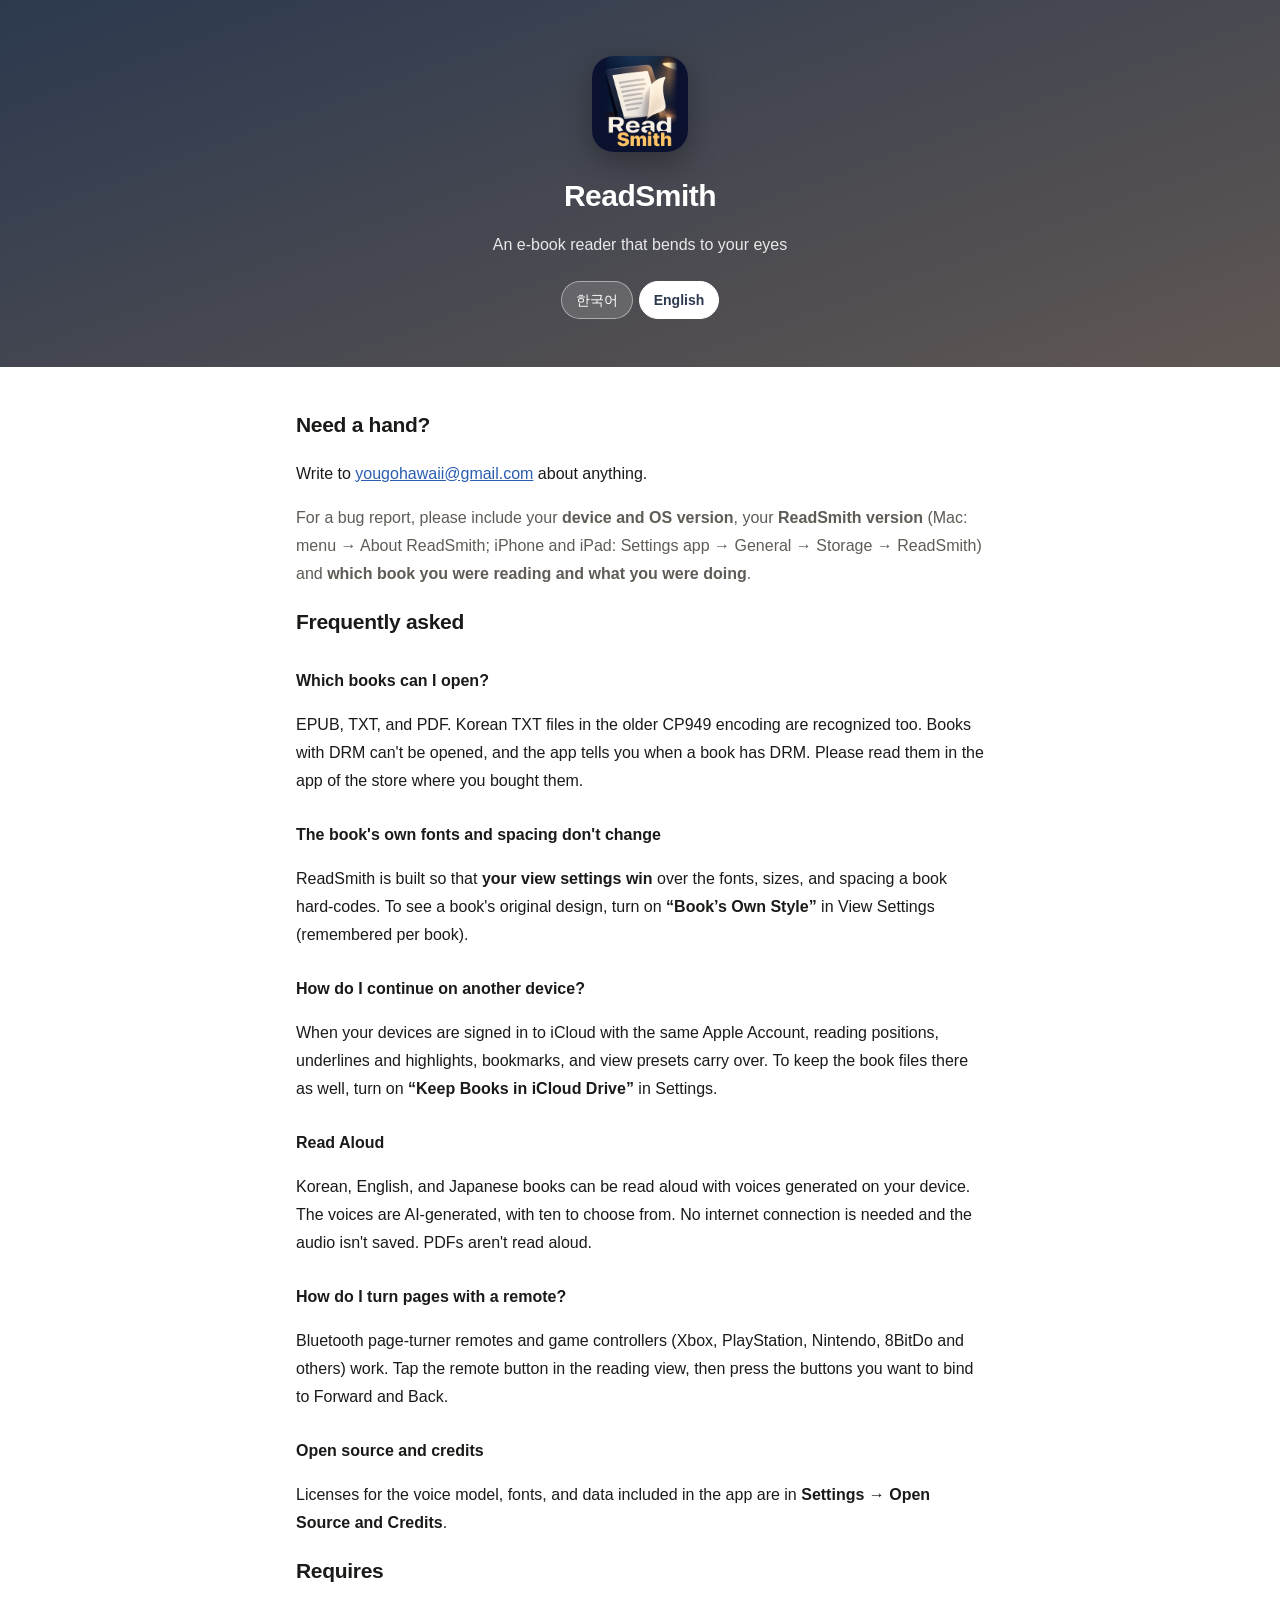
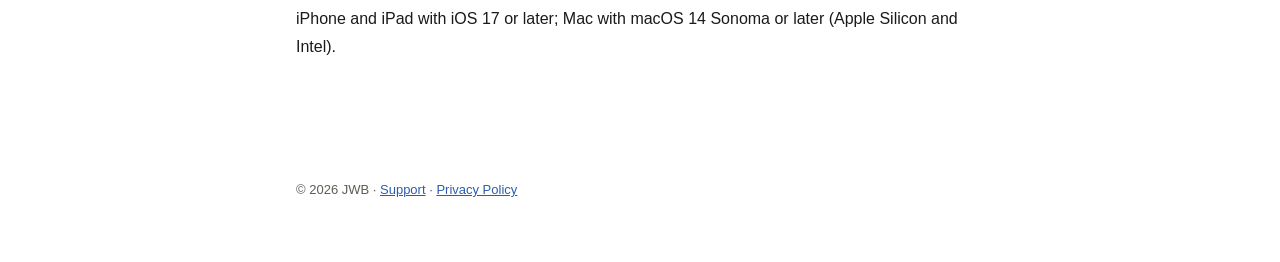
==== index.html @ e6fc6972 "ReadSmith 지원 페이지와 개인정보 처리방침(원본: ReadSmith 저장소 Site/)" ====
<!doctype html>
<html lang="ko">
<meta charset="utf-8">
<meta name="viewport" content="width=device-width,initial-scale=1">
<title>ReadSmith 지원 · Support</title>
<meta name="description" content="ReadSmith — 책이 정한 글꼴과 간격보다 내 설정이 이기는 전자책 리더. 지원 페이지.">
<link rel="stylesheet" href="style.css">
<link rel="icon" href="icon.png">
<header>
  <img src="icon.png" alt="ReadSmith">
  <h1>ReadSmith</h1>
  <p><span data-loc="ko">내 눈에 맞춰 읽는 전자책 리더</span><span data-loc="en">An e-book reader that bends to your eyes</span></p>
  <div class="lang">
    <button data-pick="ko">한국어</button><button data-pick="en">English</button>
  </div>
</header>
<main>

<section data-loc="ko">
  <h2>도움이 필요하시면</h2>
  <p>무엇이든 메일로 보내 주십시오. <a href="mailto:yougohawaii@gmail.com">yougohawaii@gmail.com</a></p>
  <p class="dim">버그를 알려 주실 때는 <b>기기와 운영체제 버전</b>, <b>ReadSmith 버전</b>(맥: 메뉴 → ReadSmith에 관하여, 아이폰·아이패드: 설정 앱 → 일반 → 저장 공간 → ReadSmith),
     그리고 <b>어떤 책에서 무엇을 하다가 생겼는지</b>를 함께 적어 주시면 훨씬 빨리 찾습니다.</p>

  <h2>자주 묻는 것</h2>

  <h3>어떤 책을 열 수 있나요?</h3>
  <p>EPUB, TXT, PDF를 엽니다. 한국어 TXT 파일의 옛 인코딩(CP949)도 알아봅니다.
     DRM이 걸린 책은 열 수 없고, 열 때 DRM이라고 알려 드립니다. 구매한 서점의 앱에서 읽어 주십시오.</p>

  <h3>책에 정해진 글꼴이나 간격이 바뀌지 않습니다</h3>
  <p>ReadSmith는 책이 박아 둔 글꼴·크기·간격보다 <b>선생님의 보기 설정이 이기도록</b> 만들었습니다.
     책 디자인 그대로 보고 싶으시면 보기 설정의 <b>«책 모양 그대로»</b>를 켜 주십시오(책마다 따로 기억합니다).</p>

  <h3>여러 기기에서 이어 읽으려면</h3>
  <p>같은 Apple 계정으로 iCloud에 로그인되어 있으면 읽던 자리, 밑줄·형광펜, 북마크, 보기 프리셋이 기기 사이에 이어집니다.
     책 파일까지 함께 두시려면 설정에서 <b>«책을 iCloud Drive에 두기»</b>를 켜 주십시오.</p>

  <h3>소리로 읽기</h3>
  <p>한국어·영어·일본어 책을 기기 안에서 만든 목소리로 읽어 드립니다. 목소리는 AI로 만든 음성이며 열 가지 중에서 고를 수 있습니다.
     인터넷 연결이 필요 없고, 소리를 저장하지 않습니다. PDF는 소리로 읽지 않습니다.</p>

  <h3>리모컨으로 쪽을 넘기려면</h3>
  <p>블루투스 페이지 넘김 리모컨과 게임패드(엑스박스·플레이스테이션·닌텐도·8BitDo 등)를 쓸 수 있습니다.
     읽기 화면의 리모컨 단추를 누르고, 쓰실 버튼을 눌러 «앞으로»·«뒤로»에 묶어 주십시오.</p>

  <h3>오픈 소스와 출처</h3>
  <p>앱에 함께 들어 있는 음성 모델·글꼴·자료의 라이선스는 앱의 <b>설정 → 오픈 소스와 출처</b>에서 보실 수 있습니다.</p>

  <h2>필요한 것</h2>
  <p>iPhone·iPad는 iOS 17 이상, Mac은 macOS 14 Sonoma 이상(Apple Silicon과 Intel 모두).</p>
</section>

<section data-loc="en">
  <h2>Need a hand?</h2>
  <p>Write to <a href="mailto:yougohawaii@gmail.com">yougohawaii@gmail.com</a> about anything.</p>
  <p class="dim">For a bug report, please include your <b>device and OS version</b>, your <b>ReadSmith version</b>
     (Mac: menu → About ReadSmith; iPhone and iPad: Settings app → General → Storage → ReadSmith) and <b>which book you were reading and what you were doing</b>.</p>

  <h2>Frequently asked</h2>

  <h3>Which books can I open?</h3>
  <p>EPUB, TXT, and PDF. Korean TXT files in the older CP949 encoding are recognized too.
     Books with DRM can't be opened, and the app tells you when a book has DRM. Please read them in the app of the store where you bought them.</p>

  <h3>The book's own fonts and spacing don't change</h3>
  <p>ReadSmith is built so that <b>your view settings win</b> over the fonts, sizes, and spacing a book hard-codes.
     To see a book's original design, turn on <b>“Book’s Own Style”</b> in View Settings (remembered per book).</p>

  <h3>How do I continue on another device?</h3>
  <p>When your devices are signed in to iCloud with the same Apple Account, reading positions, underlines and highlights, bookmarks, and view presets carry over.
     To keep the book files there as well, turn on <b>“Keep Books in iCloud Drive”</b> in Settings.</p>

  <h3>Read Aloud</h3>
  <p>Korean, English, and Japanese books can be read aloud with voices generated on your device. The voices are AI-generated, with ten to choose from.
     No internet connection is needed and the audio isn't saved. PDFs aren't read aloud.</p>

  <h3>How do I turn pages with a remote?</h3>
  <p>Bluetooth page-turner remotes and game controllers (Xbox, PlayStation, Nintendo, 8BitDo and others) work.
     Tap the remote button in the reading view, then press the buttons you want to bind to Forward and Back.</p>

  <h3>Open source and credits</h3>
  <p>Licenses for the voice model, fonts, and data included in the app are in <b>Settings → Open Source and Credits</b>.</p>

  <h2>Requires</h2>
  <p>iPhone and iPad with iOS 17 or later; Mac with macOS 14 Sonoma or later (Apple Silicon and Intel).</p>
</section>
</main>
<footer>
  <div data-loc="ko">© 2026 JWB · <a href="./">지원</a> · <a href="privacy.html">개인정보 처리방침</a></div>
  <div data-loc="en">© 2026 JWB · <a href="./">Support</a> · <a href="privacy.html">Privacy Policy</a></div>
</footer>
<script src="lang.js"></script>
---- style.css ----
/* ReadSmith 공개 페이지(지원·개인정보 처리방침). 머리 색은 앱 아이콘의 위·아래 띠에서 뽑았다(#2C394F → #605753).
   틀은 Nanopik 공개 페이지와 같다(전역 규칙: 지원·개인정보 URL 은 앱 저장소 Site/ 원본 → 공개 저장소 <앱>-site). */
:root{
  --head-1:#2C394F; --head-2:#605753; --gold:#C9A86A;
  --bg:#ffffff; --fg:#1b1a18; --dim:#5f5b55; --line:#e6e2da; --card:#f8f6f1; --link:#2a5db0;
}
@media (prefers-color-scheme: dark){
  :root:not([data-theme="light"]){
    --bg:#121110; --fg:#ece8e1; --dim:#a39d93; --line:#2c2925; --card:#1a1816; --link:#8fb4ee;
  }
}
:root[data-theme="dark"]{
  --bg:#121110; --fg:#ece8e1; --dim:#a39d93; --line:#2c2925; --card:#1a1816; --link:#8fb4ee;
}
*{box-sizing:border-box}
body{margin:0;background:var(--bg);color:var(--fg);
  font:16px/1.75 -apple-system,BlinkMacSystemFont,"Apple SD Gothic Neo","Segoe UI",sans-serif;
  -webkit-font-smoothing:antialiased}
header{background:linear-gradient(160deg,var(--head-1),var(--head-2));color:#fff;
  padding:56px 16px 48px;text-align:center}
header img{width:96px;height:96px;border-radius:21.5px;display:block;margin:0 auto 18px;
  box-shadow:0 10px 30px rgba(0,0,0,.3)}
header h1{margin:0;font-size:30px;letter-spacing:-.5px}
header p{margin:8px 0 0;opacity:.88;font-size:16px}
main{max-width:720px;margin:0 auto;padding:0 16px 80px}
section{padding-top:40px}
h2{font-size:21px;margin:0 0 10px;letter-spacing:-.3px}
h3{font-size:16px;margin:26px 0 6px}
.dim{color:var(--dim)}
ul{padding-left:20px;margin:8px 0}
li{margin:4px 0}
.card{background:var(--card);border:1px solid var(--line);border-radius:12px;padding:18px 20px;margin:14px 0}
a{color:var(--link)}
footer{max-width:720px;margin:0 auto;padding:22px 16px 60px;color:var(--dim);font-size:13px}
.lang{display:flex;gap:6px;justify-content:center;margin-top:22px}
.lang button{border:1px solid rgba(255,255,255,.45);background:rgba(255,255,255,.14);color:#fff;
  padding:6px 14px;border-radius:999px;font:inherit;font-size:14px;cursor:pointer;min-height:36px}
.lang button[aria-pressed="true"]{background:#fff;color:var(--head-1);border-color:#fff;font-weight:600}
/* ⛔ 선택자를 `[lang]` 으로 두지 말 것 — <html lang="…"> 까지 걸려 페이지가 통째로 사라진다(Nanopik 에서 겪음). */
[data-loc]{display:none}
[data-loc].on{display:block}
span[data-loc].on{display:inline}
@media (max-width:520px){header{padding:40px 16px 36px}header h1{font-size:25px}}
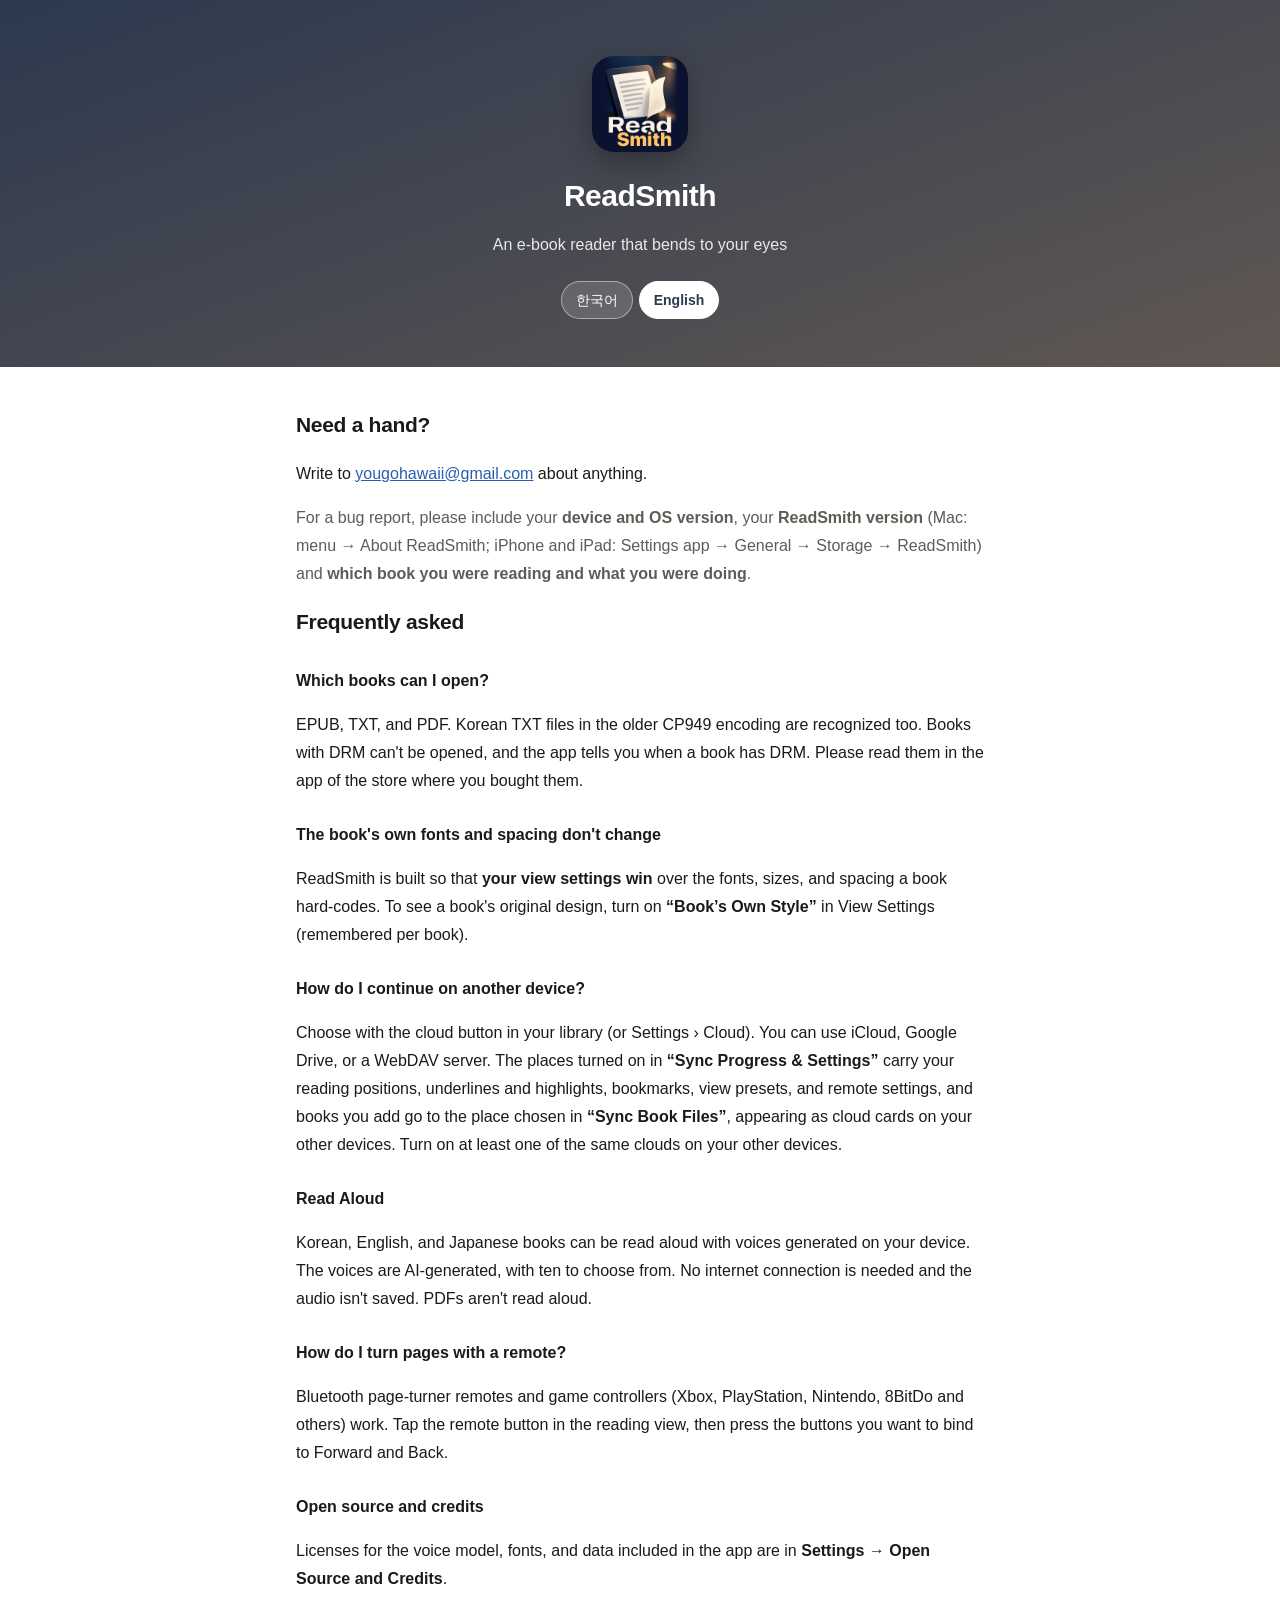
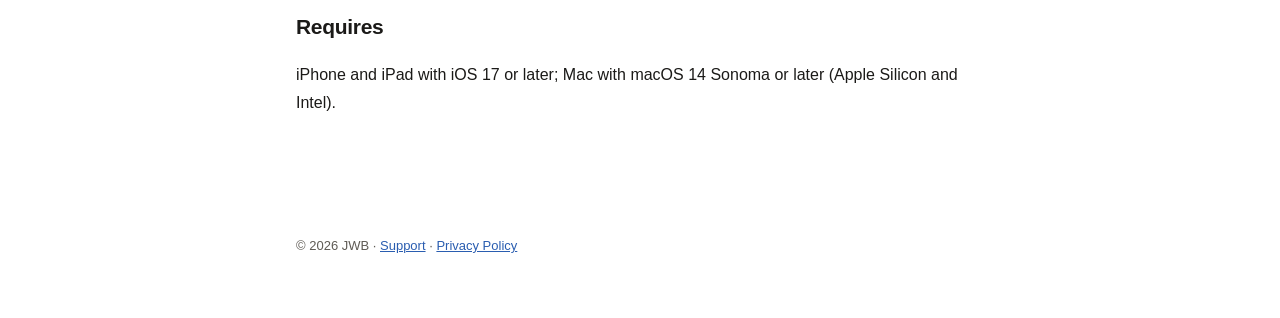
==== commit b46390f8: "ReadSmith 저장소 Site/ (9e70905) 에서 갱신" ====
--- a/index.html
+++ b/index.html
@@ -29,12 +29,13 @@
      DRM이 걸린 책은 열 수 없고, 열 때 DRM이라고 알려 드립니다. 구매한 서점의 앱에서 읽어 주십시오.</p>
 
   <h3>책에 정해진 글꼴이나 간격이 바뀌지 않습니다</h3>
-  <p>ReadSmith는 책이 박아 둔 글꼴·크기·간격보다 <b>선생님의 보기 설정이 이기도록</b> 만들었습니다.
+  <p>ReadSmith는 책이 박아 둔 글꼴·크기·간격보다 <b>사용자의 보기 설정이 이기도록</b> 만들었습니다.
      책 디자인 그대로 보고 싶으시면 보기 설정의 <b>«책 모양 그대로»</b>를 켜 주십시오(책마다 따로 기억합니다).</p>
 
   <h3>여러 기기에서 이어 읽으려면</h3>
-  <p>같은 Apple 계정으로 iCloud에 로그인되어 있으면 읽던 자리, 밑줄·형광펜, 북마크, 보기 프리셋이 기기 사이에 이어집니다.
-     책 파일까지 함께 두시려면 설정에서 <b>«책을 iCloud Drive에 두기»</b>를 켜 주십시오.</p>
+  <p>서재의 구름 단추(또는 설정 › 클라우드)에서 고릅니다. iCloud, Google Drive, WebDAV 서버를 쓸 수 있습니다.
+     <b>«기록과 설정 동기화»</b>에서 켠 곳으로 읽던 자리, 밑줄·형광펜, 북마크, 보기 프리셋, 리모컨 설정이 이어지고,
+     <b>«책 파일 동기화»</b>에서 고른 곳에 넣은 책이 올라가 다른 기기에서 구름 카드로 보입니다. 다른 기기도 같은 클라우드를 하나 이상 켜 주십시오.</p>
 
   <h3>소리로 읽기</h3>
   <p>한국어·영어·일본어 책을 기기 안에서 만든 목소리로 읽어 드립니다. 목소리는 AI로 만든 음성이며 열 가지 중에서 고를 수 있습니다.
@@ -68,8 +69,9 @@
      To see a book's original design, turn on <b>“Book’s Own Style”</b> in View Settings (remembered per book).</p>
 
   <h3>How do I continue on another device?</h3>
-  <p>When your devices are signed in to iCloud with the same Apple Account, reading positions, underlines and highlights, bookmarks, and view presets carry over.
-     To keep the book files there as well, turn on <b>“Keep Books in iCloud Drive”</b> in Settings.</p>
+  <p>Choose with the cloud button in your library (or Settings › Cloud). You can use iCloud, Google Drive, or a WebDAV server.
+     The places turned on in <b>“Sync Progress &amp; Settings”</b> carry your reading positions, underlines and highlights, bookmarks, view presets, and remote settings,
+     and books you add go to the place chosen in <b>“Sync Book Files”</b>, appearing as cloud cards on your other devices. Turn on at least one of the same clouds on your other devices.</p>
 
   <h3>Read Aloud</h3>
   <p>Korean, English, and Japanese books can be read aloud with voices generated on your device. The voices are AI-generated, with ten to choose from.
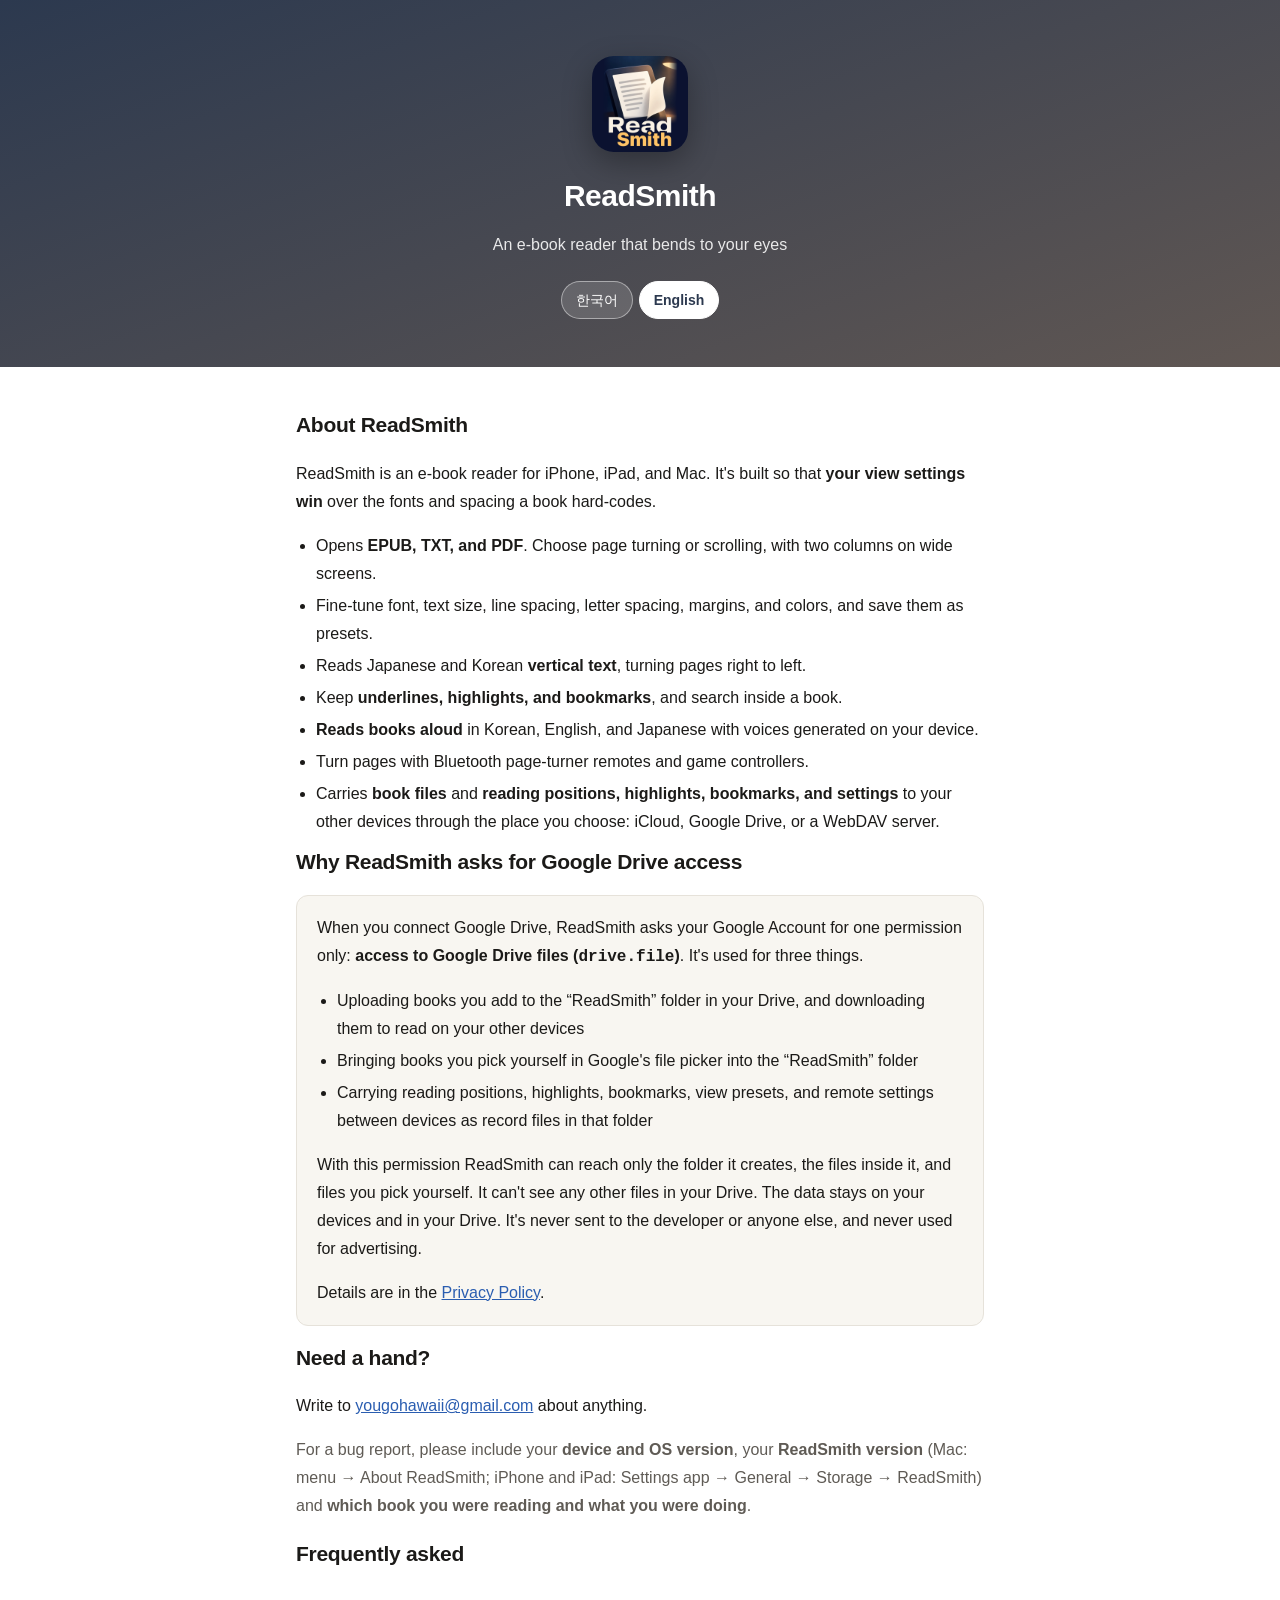
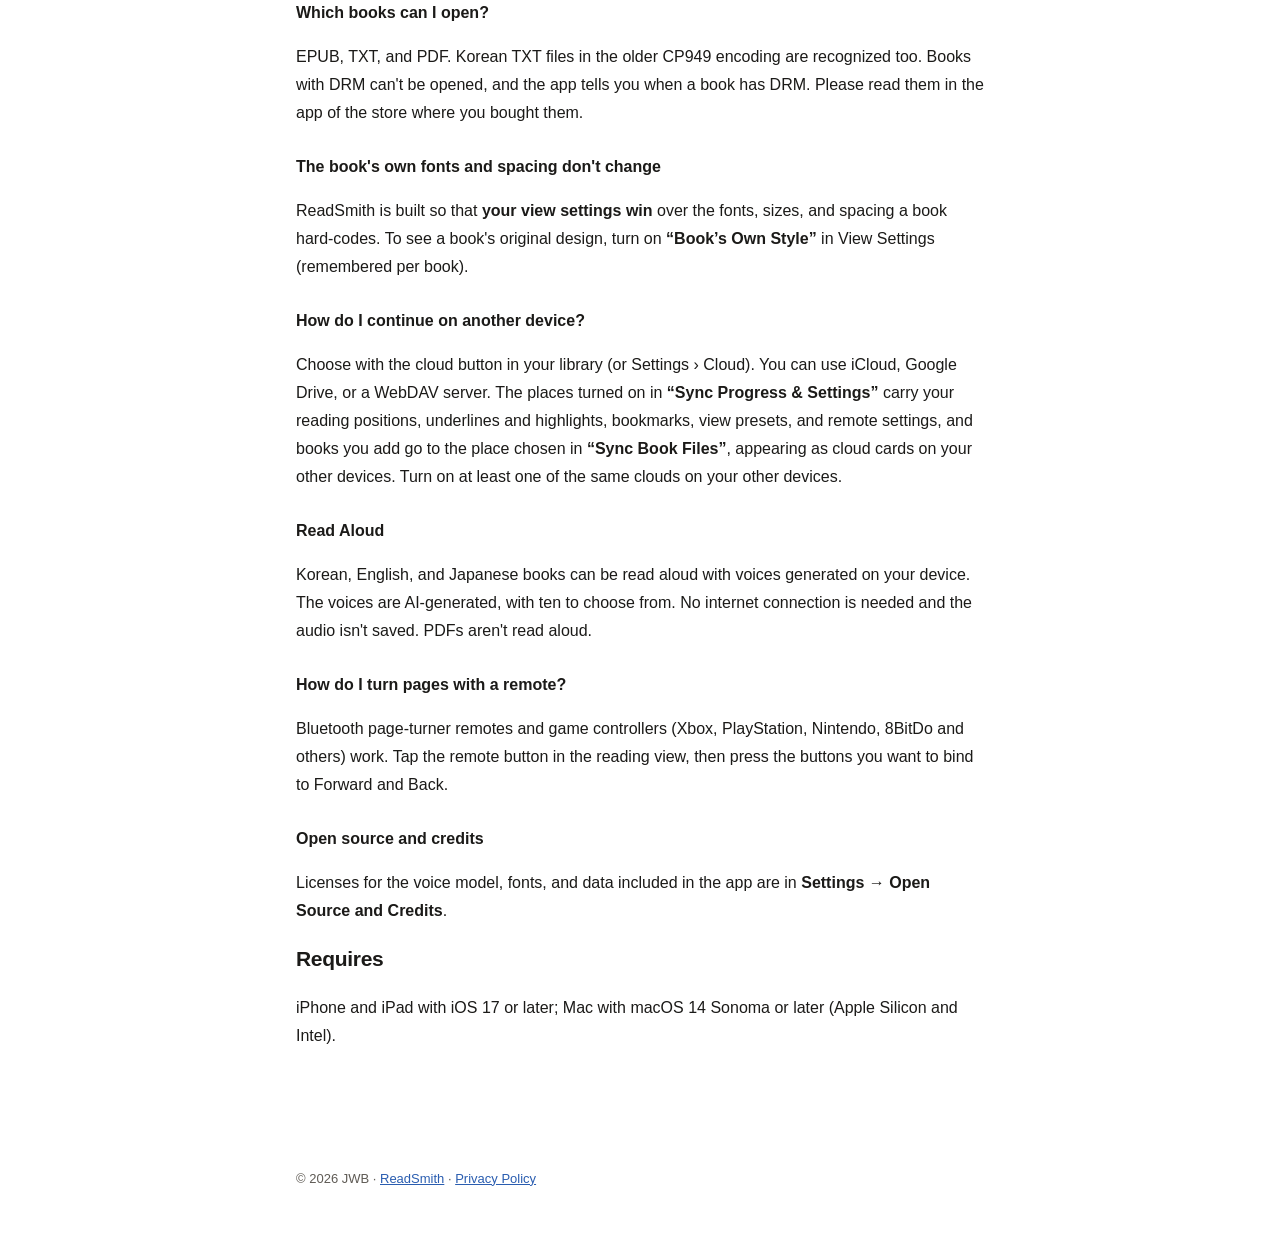
==== commit a331bafb: "ReadSmith 저장소 Site/ (6ee5081) 에서 갱신" ====
--- a/index.html
+++ b/index.html
@@ -2,8 +2,8 @@
 <html lang="ko">
 <meta charset="utf-8">
 <meta name="viewport" content="width=device-width,initial-scale=1">
-<title>ReadSmith 지원 · Support</title>
-<meta name="description" content="ReadSmith — 책이 정한 글꼴과 간격보다 내 설정이 이기는 전자책 리더. 지원 페이지.">
+<title>ReadSmith · 전자책 리더 · E-book Reader</title>
+<meta name="description" content="ReadSmith — 책이 정한 글꼴과 간격보다 내 설정이 이기는 아이폰·아이패드·맥 전자책 리더. ReadSmith is an e-book reader for iPhone, iPad, and Mac.">
 <link rel="stylesheet" href="style.css">
 <link rel="icon" href="icon.png">
 <header>
@@ -17,6 +17,31 @@
 <main>
 
 <section data-loc="ko">
+  <h2>ReadSmith는</h2>
+  <p>아이폰, 아이패드, 맥에서 쓰는 전자책 리더입니다. 책에 박혀 있는 글꼴과 간격보다 <b>사용자가 정한 보기 설정이 이기도록</b> 만들었습니다.</p>
+  <ul>
+    <li><b>EPUB, TXT, PDF</b>를 엽니다. 쪽 넘김과 스크롤을 고르고, 넓은 화면은 두 단으로 봅니다.</li>
+    <li>글꼴, 글자 크기, 줄 간격, 글자 간격, 여백, 색을 세밀하게 고르고 프리셋으로 저장합니다.</li>
+    <li>일본어·한국어 <b>세로쓰기</b> 책을 오른쪽에서 왼쪽으로 넘기며 읽습니다.</li>
+    <li><b>밑줄, 형광펜, 북마크</b>를 남기고, 책 안 검색으로 찾습니다.</li>
+    <li>한국어, 영어, 일본어 책을 <b>기기 안에서 만든 목소리로 소리 내어 읽습니다.</b></li>
+    <li>블루투스 페이지 넘김 리모컨과 게임패드로 쪽을 넘깁니다.</li>
+    <li>iCloud, Google Drive, WebDAV 서버 가운데 고른 곳으로 <b>책 파일</b>과 <b>읽던 자리·밑줄·북마크·설정</b>을 다른 기기와 잇습니다.</li>
+  </ul>
+
+  <h2>Google Drive 접근을 청하는 까닭</h2>
+  <div class="card">
+    <p style="margin-top:0">Google Drive를 연결하면 ReadSmith는 Google 계정에 <b>Google Drive 파일 접근(<code>drive.file</code>)</b> 하나만 청합니다. 쓰는 곳은 셋입니다.</p>
+    <ul>
+      <li>넣은 책을 Drive의 «ReadSmith» 폴더에 올리고, 다른 기기에서 그 책을 받아 읽기</li>
+      <li>Google 파일 선택 창에서 직접 고른 책을 «ReadSmith» 폴더로 가져오기</li>
+      <li>읽던 자리, 밑줄, 북마크, 보기 프리셋, 리모컨 설정을 그 폴더 안의 기록 파일로 기기 사이에 잇기</li>
+    </ul>
+    <p>이 권한으로는 ReadSmith가 만든 폴더와 그 안의 파일, 그리고 사용자가 직접 고른 파일에만 닿습니다. 드라이브의 다른 파일은 볼 수 없습니다.
+       받은 데이터는 사용자의 기기와 Drive에만 있고, 개발자를 비롯해 누구에게도 보내지 않으며 광고에 쓰지 않습니다.</p>
+    <p style="margin-bottom:0">자세한 내용은 <a href="privacy.html">개인정보 처리방침</a>에 있습니다.</p>
+  </div>
+
   <h2>도움이 필요하시면</h2>
   <p>무엇이든 메일로 보내 주십시오. <a href="mailto:yougohawaii@gmail.com">yougohawaii@gmail.com</a></p>
   <p class="dim">버그를 알려 주실 때는 <b>기기와 운영체제 버전</b>, <b>ReadSmith 버전</b>(맥: 메뉴 → ReadSmith에 관하여, 아이폰·아이패드: 설정 앱 → 일반 → 저장 공간 → ReadSmith),
@@ -53,6 +78,31 @@
 </section>
 
 <section data-loc="en">
+  <h2>About ReadSmith</h2>
+  <p>ReadSmith is an e-book reader for iPhone, iPad, and Mac. It's built so that <b>your view settings win</b> over the fonts and spacing a book hard-codes.</p>
+  <ul>
+    <li>Opens <b>EPUB, TXT, and PDF</b>. Choose page turning or scrolling, with two columns on wide screens.</li>
+    <li>Fine-tune font, text size, line spacing, letter spacing, margins, and colors, and save them as presets.</li>
+    <li>Reads Japanese and Korean <b>vertical text</b>, turning pages right to left.</li>
+    <li>Keep <b>underlines, highlights, and bookmarks</b>, and search inside a book.</li>
+    <li><b>Reads books aloud</b> in Korean, English, and Japanese with voices generated on your device.</li>
+    <li>Turn pages with Bluetooth page-turner remotes and game controllers.</li>
+    <li>Carries <b>book files</b> and <b>reading positions, highlights, bookmarks, and settings</b> to your other devices through the place you choose: iCloud, Google Drive, or a WebDAV server.</li>
+  </ul>
+
+  <h2>Why ReadSmith asks for Google Drive access</h2>
+  <div class="card">
+    <p style="margin-top:0">When you connect Google Drive, ReadSmith asks your Google Account for one permission only: <b>access to Google Drive files (<code>drive.file</code>)</b>. It's used for three things.</p>
+    <ul>
+      <li>Uploading books you add to the “ReadSmith” folder in your Drive, and downloading them to read on your other devices</li>
+      <li>Bringing books you pick yourself in Google's file picker into the “ReadSmith” folder</li>
+      <li>Carrying reading positions, highlights, bookmarks, view presets, and remote settings between devices as record files in that folder</li>
+    </ul>
+    <p>With this permission ReadSmith can reach only the folder it creates, the files inside it, and files you pick yourself. It can't see any other files in your Drive.
+       The data stays on your devices and in your Drive. It's never sent to the developer or anyone else, and never used for advertising.</p>
+    <p style="margin-bottom:0">Details are in the <a href="privacy.html">Privacy Policy</a>.</p>
+  </div>
+
   <h2>Need a hand?</h2>
   <p>Write to <a href="mailto:yougohawaii@gmail.com">yougohawaii@gmail.com</a> about anything.</p>
   <p class="dim">For a bug report, please include your <b>device and OS version</b>, your <b>ReadSmith version</b>
@@ -89,7 +139,7 @@
 </section>
 </main>
 <footer>
-  <div data-loc="ko">© 2026 JWB · <a href="./">지원</a> · <a href="privacy.html">개인정보 처리방침</a></div>
-  <div data-loc="en">© 2026 JWB · <a href="./">Support</a> · <a href="privacy.html">Privacy Policy</a></div>
+  <div data-loc="ko">© 2026 JWB · <a href="./">ReadSmith</a> · <a href="privacy.html">개인정보 처리방침</a></div>
+  <div data-loc="en">© 2026 JWB · <a href="./">ReadSmith</a> · <a href="privacy.html">Privacy Policy</a></div>
 </footer>
 <script src="lang.js"></script>
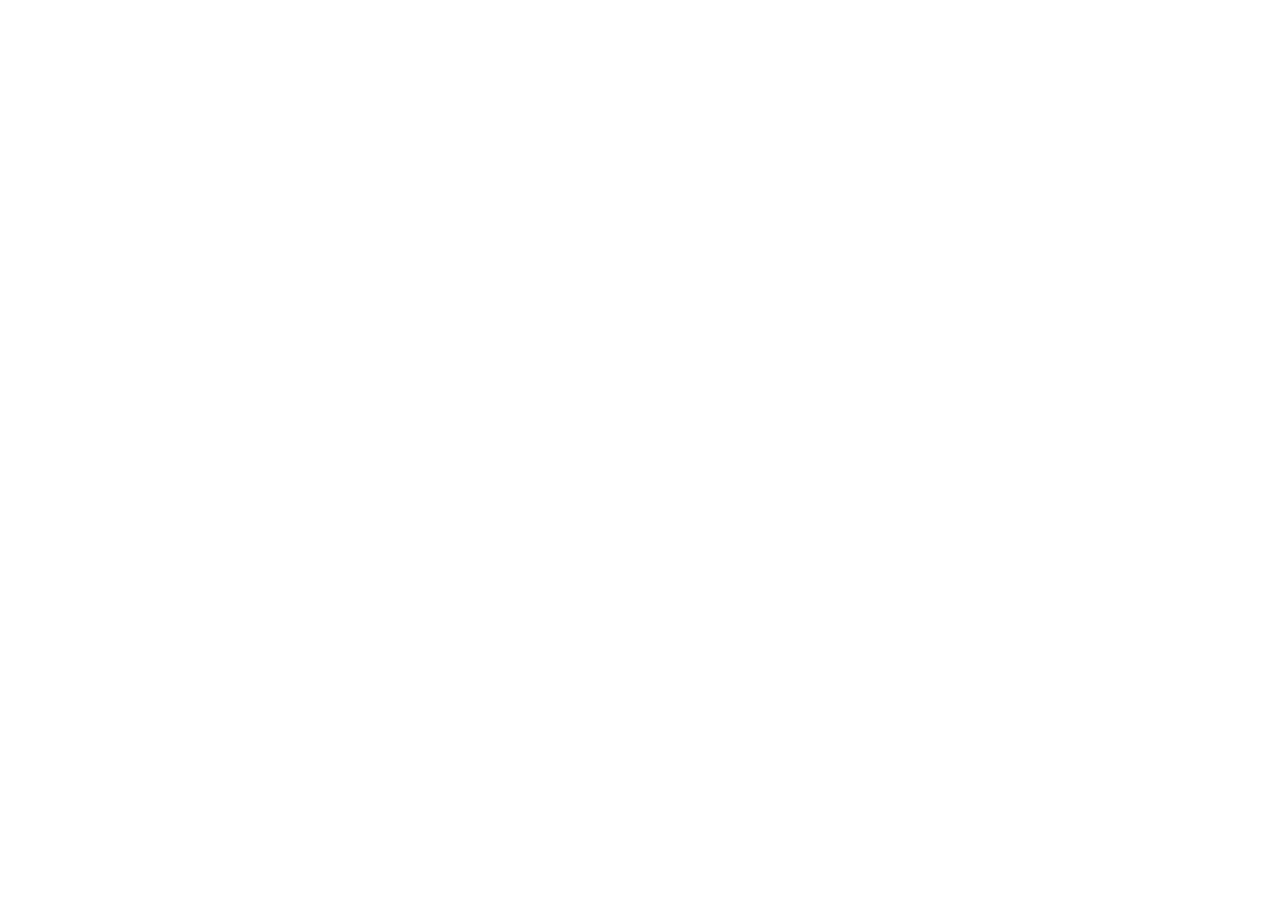
==== commit a5eef704: "새 주소 https://jwbstudio.app/readsmith/ 로 넘김(옛 링크용)" ====
--- a/index.html
+++ b/index.html
@@ -1,145 +1,9 @@
 <!doctype html>
-<html lang="ko">
+<html lang="en">
 <meta charset="utf-8">
 <meta name="viewport" content="width=device-width,initial-scale=1">
-<title>ReadSmith · 전자책 리더 · E-book Reader</title>
-<meta name="description" content="ReadSmith — 책이 정한 글꼴과 간격보다 내 설정이 이기는 아이폰·아이패드·맥 전자책 리더. ReadSmith is an e-book reader for iPhone, iPad, and Mac.">
-<link rel="stylesheet" href="style.css">
-<link rel="icon" href="icon.png">
-<header>
-  <img src="icon.png" alt="ReadSmith">
-  <h1>ReadSmith</h1>
-  <p><span data-loc="ko">내 눈에 맞춰 읽는 전자책 리더</span><span data-loc="en">An e-book reader that bends to your eyes</span></p>
-  <div class="lang">
-    <button data-pick="ko">한국어</button><button data-pick="en">English</button>
-  </div>
-</header>
-<main>
-
-<section data-loc="ko">
-  <h2>ReadSmith는</h2>
-  <p>아이폰, 아이패드, 맥에서 쓰는 전자책 리더입니다. 책에 박혀 있는 글꼴과 간격보다 <b>사용자가 정한 보기 설정이 이기도록</b> 만들었습니다.</p>
-  <ul>
-    <li><b>EPUB, TXT, PDF</b>를 엽니다. 쪽 넘김과 스크롤을 고르고, 넓은 화면은 두 단으로 봅니다.</li>
-    <li>글꼴, 글자 크기, 줄 간격, 글자 간격, 여백, 색을 세밀하게 고르고 프리셋으로 저장합니다.</li>
-    <li>일본어·한국어 <b>세로쓰기</b> 책을 오른쪽에서 왼쪽으로 넘기며 읽습니다.</li>
-    <li><b>밑줄, 형광펜, 북마크</b>를 남기고, 책 안 검색으로 찾습니다.</li>
-    <li>한국어, 영어, 일본어 책을 <b>기기 안에서 만든 목소리로 소리 내어 읽습니다.</b></li>
-    <li>블루투스 페이지 넘김 리모컨과 게임패드로 쪽을 넘깁니다.</li>
-    <li>iCloud, Google Drive, WebDAV 서버 가운데 고른 곳으로 <b>책 파일</b>과 <b>읽던 자리·밑줄·북마크·설정</b>을 다른 기기와 잇습니다.</li>
-  </ul>
-
-  <h2>Google Drive 접근을 청하는 까닭</h2>
-  <div class="card">
-    <p style="margin-top:0">Google Drive를 연결하면 ReadSmith는 Google 계정에 <b>Google Drive 파일 접근(<code>drive.file</code>)</b> 하나만 청합니다. 쓰는 곳은 셋입니다.</p>
-    <ul>
-      <li>넣은 책을 Drive의 «ReadSmith» 폴더에 올리고, 다른 기기에서 그 책을 받아 읽기</li>
-      <li>Google 파일 선택 창에서 직접 고른 책을 «ReadSmith» 폴더로 가져오기</li>
-      <li>읽던 자리, 밑줄, 북마크, 보기 프리셋, 리모컨 설정을 그 폴더 안의 기록 파일로 기기 사이에 잇기</li>
-    </ul>
-    <p>이 권한으로는 ReadSmith가 만든 폴더와 그 안의 파일, 그리고 사용자가 직접 고른 파일에만 닿습니다. 드라이브의 다른 파일은 볼 수 없습니다.
-       받은 데이터는 사용자의 기기와 Drive에만 있고, 개발자를 비롯해 누구에게도 보내지 않으며 광고에 쓰지 않습니다.</p>
-    <p style="margin-bottom:0">자세한 내용은 <a href="privacy.html">개인정보 처리방침</a>에 있습니다.</p>
-  </div>
-
-  <h2>도움이 필요하시면</h2>
-  <p>무엇이든 메일로 보내 주십시오. <a href="mailto:yougohawaii@gmail.com">yougohawaii@gmail.com</a></p>
-  <p class="dim">버그를 알려 주실 때는 <b>기기와 운영체제 버전</b>, <b>ReadSmith 버전</b>(맥: 메뉴 → ReadSmith에 관하여, 아이폰·아이패드: 설정 앱 → 일반 → 저장 공간 → ReadSmith),
-     그리고 <b>어떤 책에서 무엇을 하다가 생겼는지</b>를 함께 적어 주시면 훨씬 빨리 찾습니다.</p>
-
-  <h2>자주 묻는 것</h2>
-
-  <h3>어떤 책을 열 수 있나요?</h3>
-  <p>EPUB, TXT, PDF를 엽니다. 한국어 TXT 파일의 옛 인코딩(CP949)도 알아봅니다.
-     DRM이 걸린 책은 열 수 없고, 열 때 DRM이라고 알려 드립니다. 구매한 서점의 앱에서 읽어 주십시오.</p>
-
-  <h3>책에 정해진 글꼴이나 간격이 바뀌지 않습니다</h3>
-  <p>ReadSmith는 책이 박아 둔 글꼴·크기·간격보다 <b>사용자의 보기 설정이 이기도록</b> 만들었습니다.
-     책 디자인 그대로 보고 싶으시면 보기 설정의 <b>«책 모양 그대로»</b>를 켜 주십시오(책마다 따로 기억합니다).</p>
-
-  <h3>여러 기기에서 이어 읽으려면</h3>
-  <p>서재의 구름 단추(또는 설정 › 클라우드)에서 고릅니다. iCloud, Google Drive, WebDAV 서버를 쓸 수 있습니다.
-     <b>«기록과 설정 동기화»</b>에서 켠 곳으로 읽던 자리, 밑줄·형광펜, 북마크, 보기 프리셋, 리모컨 설정이 이어지고,
-     <b>«책 파일 동기화»</b>에서 고른 곳에 넣은 책이 올라가 다른 기기에서 구름 카드로 보입니다. 다른 기기도 같은 클라우드를 하나 이상 켜 주십시오.</p>
-
-  <h3>소리로 읽기</h3>
-  <p>한국어·영어·일본어 책을 기기 안에서 만든 목소리로 읽어 드립니다. 목소리는 AI로 만든 음성이며 열 가지 중에서 고를 수 있습니다.
-     인터넷 연결이 필요 없고, 소리를 저장하지 않습니다. PDF는 소리로 읽지 않습니다.</p>
-
-  <h3>리모컨으로 쪽을 넘기려면</h3>
-  <p>블루투스 페이지 넘김 리모컨과 게임패드(엑스박스·플레이스테이션·닌텐도·8BitDo 등)를 쓸 수 있습니다.
-     읽기 화면의 리모컨 단추를 누르고, 쓰실 버튼을 눌러 «앞으로»·«뒤로»에 묶어 주십시오.</p>
-
-  <h3>오픈 소스와 출처</h3>
-  <p>앱에 함께 들어 있는 음성 모델·글꼴·자료의 라이선스는 앱의 <b>설정 → 오픈 소스와 출처</b>에서 보실 수 있습니다.</p>
-
-  <h2>필요한 것</h2>
-  <p>iPhone·iPad는 iOS 17 이상, Mac은 macOS 14 Sonoma 이상(Apple Silicon과 Intel 모두).</p>
-</section>
-
-<section data-loc="en">
-  <h2>About ReadSmith</h2>
-  <p>ReadSmith is an e-book reader for iPhone, iPad, and Mac. It's built so that <b>your view settings win</b> over the fonts and spacing a book hard-codes.</p>
-  <ul>
-    <li>Opens <b>EPUB, TXT, and PDF</b>. Choose page turning or scrolling, with two columns on wide screens.</li>
-    <li>Fine-tune font, text size, line spacing, letter spacing, margins, and colors, and save them as presets.</li>
-    <li>Reads Japanese and Korean <b>vertical text</b>, turning pages right to left.</li>
-    <li>Keep <b>underlines, highlights, and bookmarks</b>, and search inside a book.</li>
-    <li><b>Reads books aloud</b> in Korean, English, and Japanese with voices generated on your device.</li>
-    <li>Turn pages with Bluetooth page-turner remotes and game controllers.</li>
-    <li>Carries <b>book files</b> and <b>reading positions, highlights, bookmarks, and settings</b> to your other devices through the place you choose: iCloud, Google Drive, or a WebDAV server.</li>
-  </ul>
-
-  <h2>Why ReadSmith asks for Google Drive access</h2>
-  <div class="card">
-    <p style="margin-top:0">When you connect Google Drive, ReadSmith asks your Google Account for one permission only: <b>access to Google Drive files (<code>drive.file</code>)</b>. It's used for three things.</p>
-    <ul>
-      <li>Uploading books you add to the “ReadSmith” folder in your Drive, and downloading them to read on your other devices</li>
-      <li>Bringing books you pick yourself in Google's file picker into the “ReadSmith” folder</li>
-      <li>Carrying reading positions, highlights, bookmarks, view presets, and remote settings between devices as record files in that folder</li>
-    </ul>
-    <p>With this permission ReadSmith can reach only the folder it creates, the files inside it, and files you pick yourself. It can't see any other files in your Drive.
-       The data stays on your devices and in your Drive. It's never sent to the developer or anyone else, and never used for advertising.</p>
-    <p style="margin-bottom:0">Details are in the <a href="privacy.html">Privacy Policy</a>.</p>
-  </div>
-
-  <h2>Need a hand?</h2>
-  <p>Write to <a href="mailto:yougohawaii@gmail.com">yougohawaii@gmail.com</a> about anything.</p>
-  <p class="dim">For a bug report, please include your <b>device and OS version</b>, your <b>ReadSmith version</b>
-     (Mac: menu → About ReadSmith; iPhone and iPad: Settings app → General → Storage → ReadSmith) and <b>which book you were reading and what you were doing</b>.</p>
-
-  <h2>Frequently asked</h2>
-
-  <h3>Which books can I open?</h3>
-  <p>EPUB, TXT, and PDF. Korean TXT files in the older CP949 encoding are recognized too.
-     Books with DRM can't be opened, and the app tells you when a book has DRM. Please read them in the app of the store where you bought them.</p>
-
-  <h3>The book's own fonts and spacing don't change</h3>
-  <p>ReadSmith is built so that <b>your view settings win</b> over the fonts, sizes, and spacing a book hard-codes.
-     To see a book's original design, turn on <b>“Book’s Own Style”</b> in View Settings (remembered per book).</p>
-
-  <h3>How do I continue on another device?</h3>
-  <p>Choose with the cloud button in your library (or Settings › Cloud). You can use iCloud, Google Drive, or a WebDAV server.
-     The places turned on in <b>“Sync Progress &amp; Settings”</b> carry your reading positions, underlines and highlights, bookmarks, view presets, and remote settings,
-     and books you add go to the place chosen in <b>“Sync Book Files”</b>, appearing as cloud cards on your other devices. Turn on at least one of the same clouds on your other devices.</p>
-
-  <h3>Read Aloud</h3>
-  <p>Korean, English, and Japanese books can be read aloud with voices generated on your device. The voices are AI-generated, with ten to choose from.
-     No internet connection is needed and the audio isn't saved. PDFs aren't read aloud.</p>
-
-  <h3>How do I turn pages with a remote?</h3>
-  <p>Bluetooth page-turner remotes and game controllers (Xbox, PlayStation, Nintendo, 8BitDo and others) work.
-     Tap the remote button in the reading view, then press the buttons you want to bind to Forward and Back.</p>
-
-  <h3>Open source and credits</h3>
-  <p>Licenses for the voice model, fonts, and data included in the app are in <b>Settings → Open Source and Credits</b>.</p>
-
-  <h2>Requires</h2>
-  <p>iPhone and iPad with iOS 17 or later; Mac with macOS 14 Sonoma or later (Apple Silicon and Intel).</p>
-</section>
-</main>
-<footer>
-  <div data-loc="ko">© 2026 JWB · <a href="./">ReadSmith</a> · <a href="privacy.html">개인정보 처리방침</a></div>
-  <div data-loc="en">© 2026 JWB · <a href="./">ReadSmith</a> · <a href="privacy.html">Privacy Policy</a></div>
-</footer>
-<script src="lang.js"></script>
+<title>ReadSmith</title>
+<meta http-equiv="refresh" content="0; url=https://jwbstudio.app/readsmith/">
+<link rel="canonical" href="https://jwbstudio.app/readsmith/">
+<p>ReadSmith moved to <a href="https://jwbstudio.app/readsmith/">https://jwbstudio.app/readsmith/</a> · 새 주소로 옮겼습니다.</p>
+</html>
